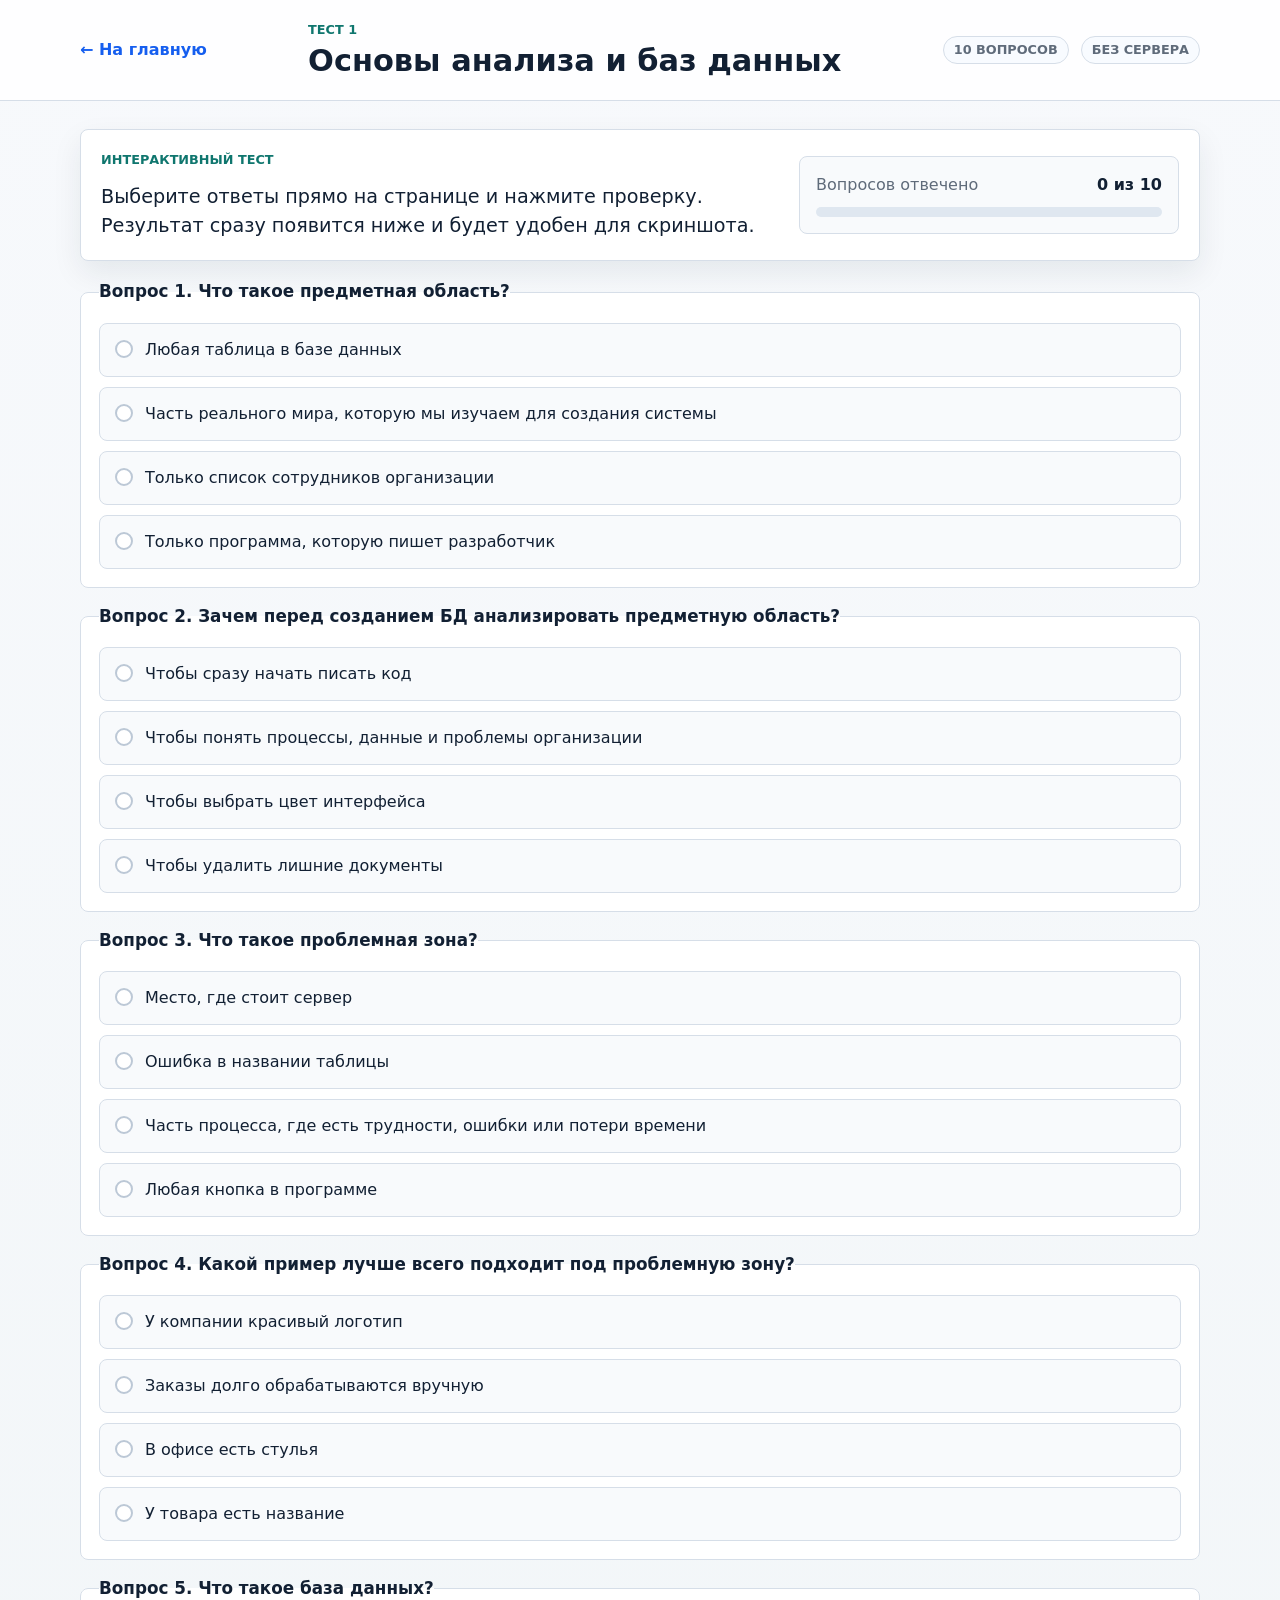
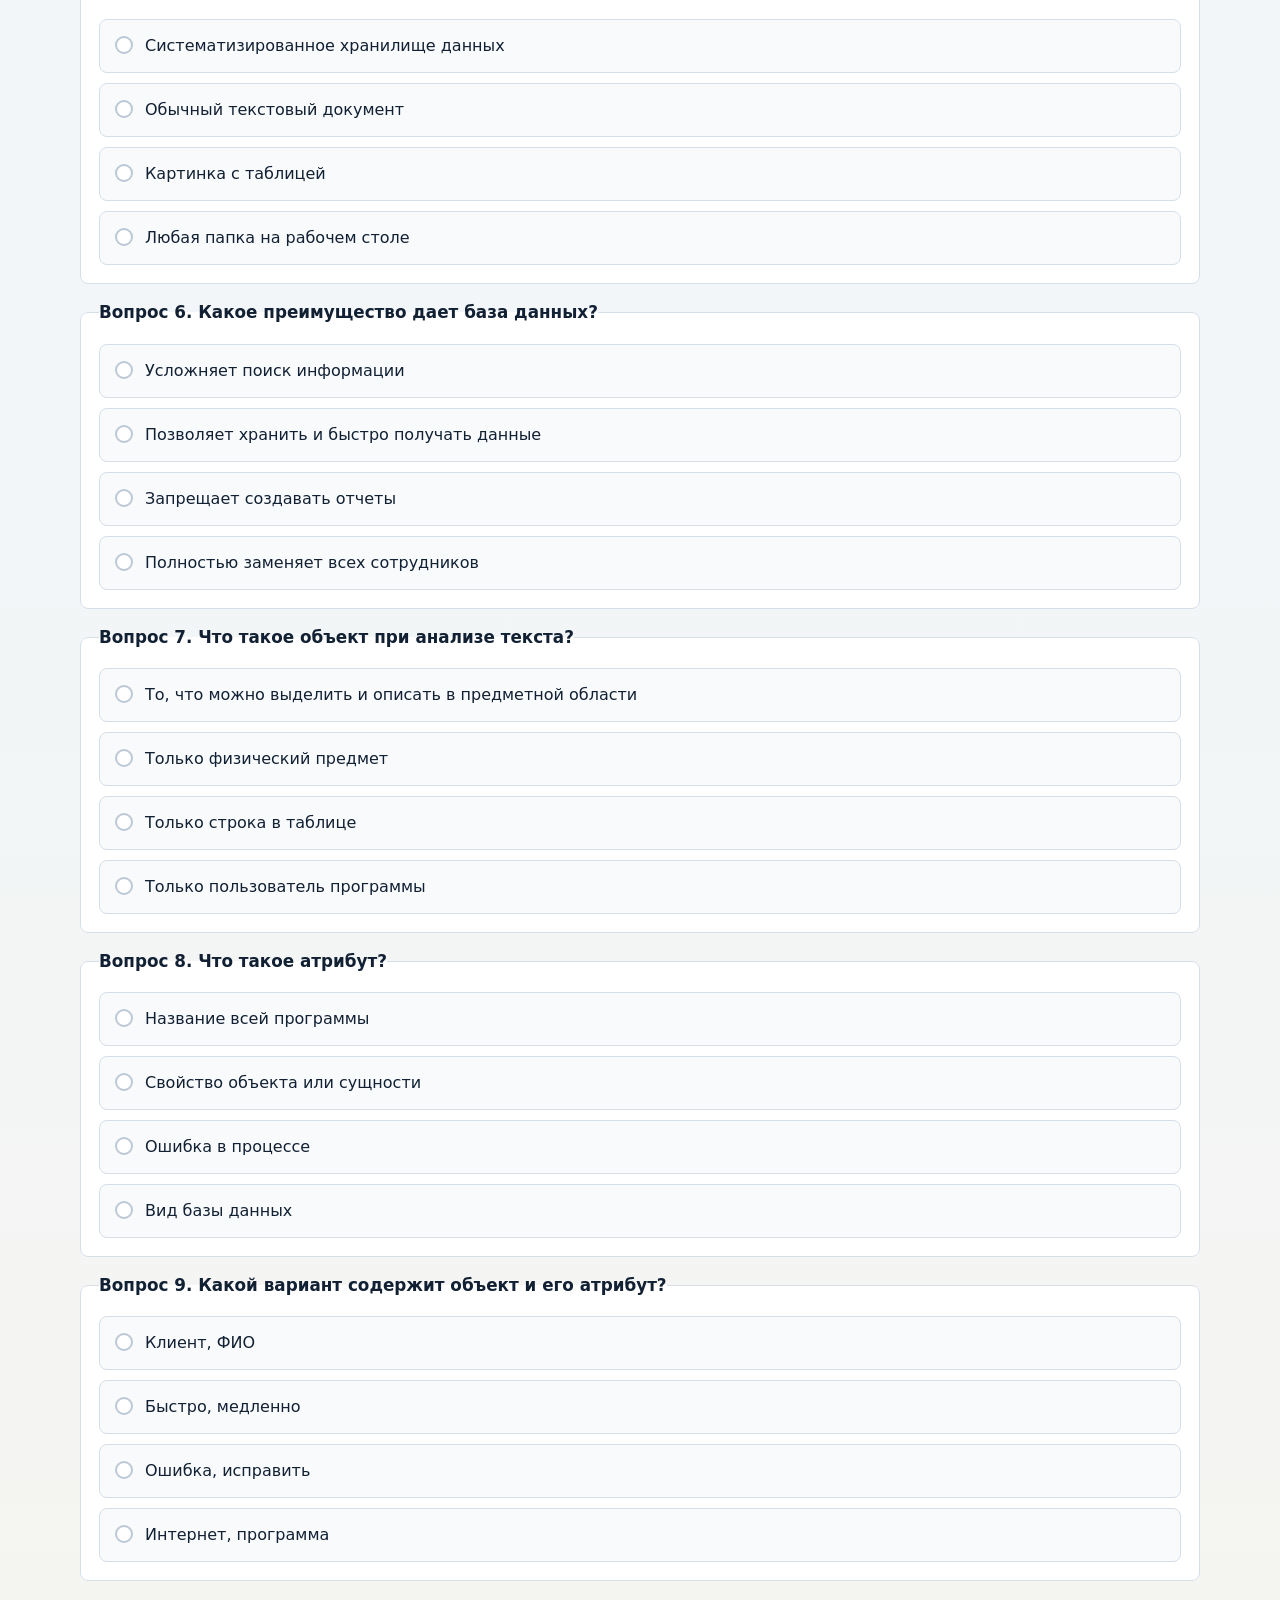
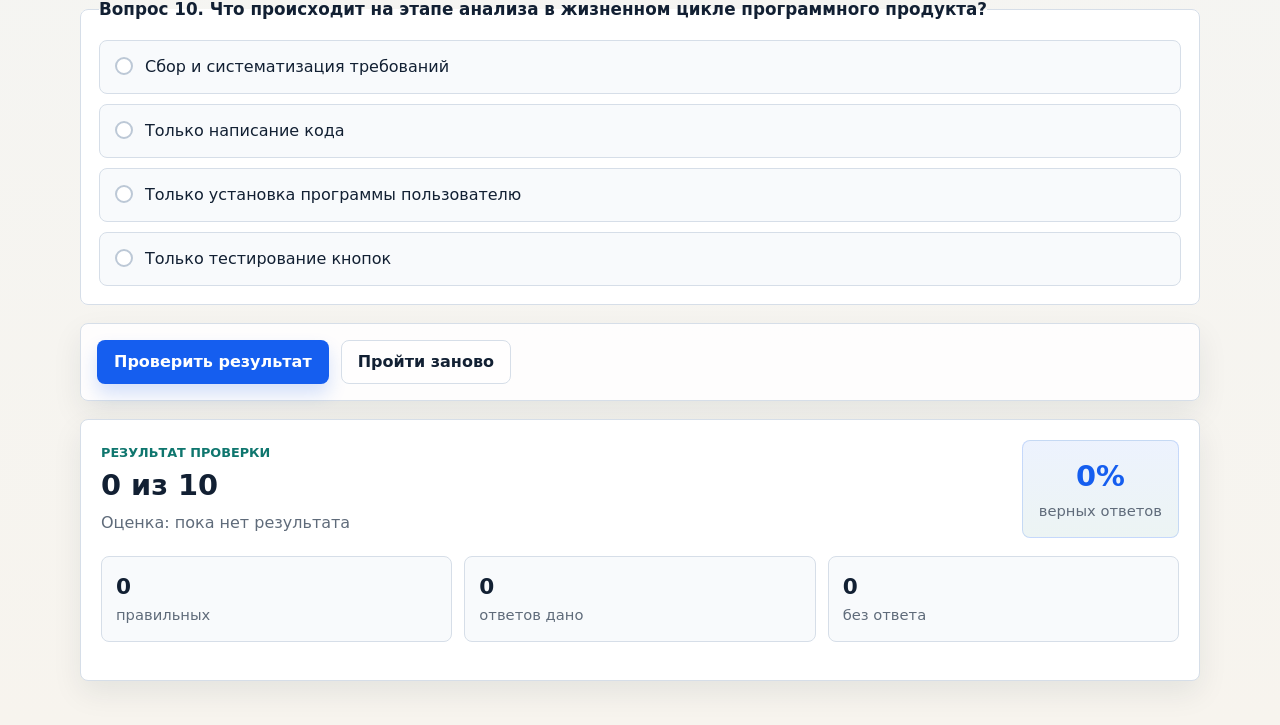
==== tests/db-basics.html @ 52358a1b "Add BD Games static quiz and Pages setup" ====
<!doctype html>
<html lang="ru">
<head>
  <meta charset="utf-8">
  <meta name="viewport" content="width=device-width, initial-scale=1">
  <meta name="description" content="Интерактивный тест по анализу предметной области и баз данных.">
  <title>Тест 1. Основы анализа и баз данных</title>
  <link rel="stylesheet" href="../styles.css">
  <script src="./db-basics.js" defer></script>
</head>
<body>
  <div class="page">
    <header class="topbar">
      <div class="site-shell topbar__inner">
        <a class="text-link" href="../index.html">← На главную</a>
        <div class="topbar__brand">
          <p class="eyebrow">Тест 1</p>
          <h1>Основы анализа и баз данных</h1>
        </div>
        <div class="topbar__meta">
          <span class="badge">10 вопросов</span>
          <span class="badge">без сервера</span>
        </div>
      </div>
    </header>

    <main class="site-shell quiz-layout">
      <section class="panel quiz-intro">
        <div>
          <p class="eyebrow">Интерактивный тест</p>
          <p class="lead">
            Выберите ответы прямо на странице и нажмите проверку. Результат сразу появится ниже и будет удобен для скриншота.
          </p>
        </div>

        <div class="quiz-progress" aria-live="polite">
          <div class="quiz-progress__header">
            <span>Вопросов отвечено</span>
            <strong id="answered-count">0 из 10</strong>
          </div>
          <div class="progress-track" aria-hidden="true">
            <div class="progress-fill" id="progress-fill"></div>
          </div>
        </div>
      </section>

      <form id="quiz-form" class="quiz-form" novalidate>
        <div id="questions" class="question-list"></div>

        <div class="quiz-actions">
          <button type="submit" class="button button--primary">Проверить результат</button>
          <button type="button" class="button button--ghost" id="reset-button">Пройти заново</button>
        </div>
      </form>

      <section id="result-panel" class="panel result-panel" hidden aria-live="polite">
        <div class="result-head">
          <div>
            <p class="eyebrow">Результат проверки</p>
            <h2 id="result-score">0 из 10</h2>
            <p id="result-grade">Оценка: пока нет результата</p>
          </div>
          <div class="score-chip">
            <strong id="result-percent">0%</strong>
            <span>верных ответов</span>
          </div>
        </div>

        <div class="result-stats">
          <div class="stat">
            <strong id="correct-count">0</strong>
            <span>правильных</span>
          </div>
          <div class="stat">
            <strong id="answered-summary">0</strong>
            <span>ответов дано</span>
          </div>
          <div class="stat">
            <strong id="missed-count">0</strong>
            <span>без ответа</span>
          </div>
        </div>

        <div id="review-list" class="review-list"></div>
      </section>
    </main>
  </div>
</body>
</html>
---- styles.css ----
:root {
  color-scheme: light;
  --bg: #f4f7fb;
  --bg-soft: #eef4f6;
  --surface: #ffffff;
  --surface-soft: #f8fafc;
  --text: #122033;
  --muted: #5f6b7a;
  --border: #d6dee8;
  --border-strong: #bcc8d6;
  --primary: #155eef;
  --primary-strong: #0f4ccf;
  --accent: #0f766e;
  --warm: #c2410c;
  --success: #166534;
  --danger: #b42318;
  --shadow: 0 12px 30px rgba(18, 32, 51, 0.08);
  --radius: 8px;
}

* {
  box-sizing: border-box;
}

html {
  scroll-behavior: smooth;
}

body {
  margin: 0;
  font-family: system-ui, -apple-system, "Segoe UI", Roboto, Arial, sans-serif;
  line-height: 1.5;
  color: var(--text);
  background: linear-gradient(180deg, #f7f9fc 0%, #f2f6f8 52%, #f7f4ee 100%);
}

img,
svg {
  max-width: 100%;
  display: block;
}

a {
  color: inherit;
  text-decoration: none;
}

code {
  font-family: ui-monospace, SFMono-Regular, Consolas, "Liberation Mono", monospace;
  font-size: 0.95em;
}

h1,
h2,
h3,
p,
ul {
  margin: 0;
}

fieldset {
  margin: 0;
  padding: 0;
  border: 0;
  min-inline-size: 0;
}

h1,
h2,
h3 {
  line-height: 1.2;
  overflow-wrap: anywhere;
}

.page {
  min-height: 100vh;
}

.site-shell {
  width: min(1120px, calc(100% - 32px));
  margin: 0 auto;
}

.topbar {
  border-bottom: 1px solid var(--border);
  background: rgba(255, 255, 255, 0.9);
}

.topbar__inner {
  display: flex;
  align-items: center;
  justify-content: space-between;
  gap: 16px;
  padding: 20px 0;
}

.topbar__brand {
  min-width: 0;
}

.topbar__meta {
  display: flex;
  align-items: center;
  justify-content: flex-end;
  gap: 12px;
  flex-wrap: wrap;
}

.topbar h1 {
  font-size: clamp(1.9rem, 2vw, 2.4rem);
  margin-top: 4px;
}

.hero-band {
  padding: 28px 0 12px;
}

.hero-grid {
  display: grid;
  grid-template-columns: minmax(0, 1.25fr) minmax(280px, 0.75fr);
  gap: 20px;
  align-items: stretch;
}

.hero-copy {
  padding: 24px 0;
}

.eyebrow {
  font-size: 0.8rem;
  font-weight: 700;
  letter-spacing: 0;
  text-transform: uppercase;
  color: var(--accent);
}

.lead {
  margin-top: 14px;
  font-size: clamp(1.15rem, 1.2rem, 1.2rem);
  max-width: 58ch;
}

.body-copy {
  margin-top: 12px;
  color: var(--muted);
  max-width: 64ch;
}

.hero-actions {
  display: flex;
  flex-wrap: wrap;
  gap: 12px;
  align-items: center;
  margin-top: 20px;
}

.meta-chip {
  display: inline-flex;
  align-items: center;
  min-height: 40px;
  padding: 0 14px;
  border: 1px solid var(--border);
  border-radius: 999px;
  background: rgba(255, 255, 255, 0.75);
  color: var(--muted);
  font-size: 0.95rem;
}

.panel {
  background: var(--surface);
  border: 1px solid var(--border);
  border-radius: var(--radius);
  box-shadow: var(--shadow);
}

.hero-panel {
  padding: 24px;
  align-self: center;
}

.hero-panel h2 {
  font-size: 1.2rem;
}

.feature-list {
  margin-top: 12px;
  padding-left: 20px;
  color: var(--muted);
}

.feature-list li + li {
  margin-top: 8px;
}

.content-section {
  padding: 28px 0 12px;
}

.content-section--muted {
  margin-top: 18px;
  padding: 28px 0 44px;
  background: rgba(255, 255, 255, 0.3);
  border-top: 1px solid rgba(214, 222, 232, 0.9);
}

.section-header {
  display: grid;
  gap: 8px;
  margin-bottom: 16px;
}

.section-header h2 {
  font-size: 1.45rem;
}

.section-header p {
  color: var(--muted);
  max-width: 72ch;
}

.test-grid {
  display: grid;
  grid-template-columns: repeat(3, minmax(0, 1fr));
  gap: 16px;
}

.test-card,
.note-panel,
.question-card,
.review-item {
  border: 1px solid var(--border);
  border-radius: var(--radius);
  background: var(--surface);
}

.test-card {
  padding: 18px;
  min-height: 180px;
  display: grid;
  gap: 14px;
}

.test-card--featured {
  border-color: rgba(21, 94, 239, 0.24);
  box-shadow: 0 16px 34px rgba(21, 94, 239, 0.08);
}

.test-card--placeholder {
  background: linear-gradient(180deg, #ffffff 0%, #fbfcfe 100%);
  border-style: dashed;
}

.test-card__header,
.test-card__footer {
  display: flex;
  align-items: center;
  justify-content: space-between;
  gap: 12px;
}

.test-card h3 {
  font-size: 1.1rem;
}

.test-card p {
  color: var(--muted);
}

.test-card__footer {
  align-self: end;
  color: var(--muted);
  font-size: 0.95rem;
}

.text-link {
  color: var(--primary);
  font-weight: 600;
}

.text-link:hover {
  color: var(--primary-strong);
}

.badge {
  display: inline-flex;
  align-items: center;
  min-height: 28px;
  padding: 0 10px;
  border-radius: 999px;
  border: 1px solid var(--border);
  background: #f8fbff;
  color: var(--muted);
  font-size: 0.8rem;
  font-weight: 700;
  text-transform: uppercase;
}

.badge--primary {
  border-color: rgba(21, 94, 239, 0.25);
  color: var(--primary);
  background: rgba(21, 94, 239, 0.08);
}

.note-grid {
  display: grid;
  grid-template-columns: repeat(2, minmax(0, 1fr));
  gap: 16px;
}

.note-panel {
  padding: 18px;
}

.note-panel h3 {
  font-size: 1.05rem;
}

.note-panel p {
  margin-top: 10px;
  color: var(--muted);
}

.button {
  display: inline-flex;
  align-items: center;
  justify-content: center;
  min-height: 44px;
  padding: 0 16px;
  border: 1px solid transparent;
  border-radius: var(--radius);
  font: inherit;
  font-weight: 700;
  text-align: center;
  cursor: pointer;
  transition: background-color 140ms ease, border-color 140ms ease, color 140ms ease, box-shadow 140ms ease;
}

.button:focus-visible,
.text-link:focus-visible,
.option input:focus-visible + .option-card,
.quiz-actions button:focus-visible {
  outline: 3px solid rgba(21, 94, 239, 0.26);
  outline-offset: 2px;
}

.button--primary {
  color: #fff;
  background: var(--primary);
  box-shadow: 0 10px 18px rgba(21, 94, 239, 0.18);
}

.button--primary:hover {
  background: var(--primary-strong);
}

.button--ghost {
  color: var(--text);
  background: rgba(255, 255, 255, 0.78);
  border-color: var(--border);
}

.button--ghost:hover {
  background: #fff;
  border-color: var(--border-strong);
}

.quiz-layout {
  display: grid;
  gap: 18px;
  padding: 28px 0 44px;
}

.quiz-intro {
  padding: 20px;
  display: grid;
  gap: 18px;
  grid-template-columns: minmax(0, 1fr) minmax(280px, 380px);
  align-items: center;
}

.quiz-progress {
  display: grid;
  gap: 10px;
  padding: 16px;
  border-radius: var(--radius);
  background: var(--surface-soft);
  border: 1px solid var(--border);
}

.quiz-progress__header {
  display: flex;
  align-items: baseline;
  justify-content: space-between;
  gap: 12px;
  color: var(--muted);
}

.quiz-progress__header strong {
  color: var(--text);
}

.progress-track {
  height: 10px;
  border-radius: 999px;
  background: #dfe7f0;
  overflow: hidden;
}

.progress-fill {
  height: 100%;
  width: 0%;
  border-radius: inherit;
  background: linear-gradient(90deg, var(--primary) 0%, var(--accent) 100%);
  transition: width 160ms ease;
}

.quiz-form {
  display: grid;
  gap: 18px;
}

.question-list {
  display: grid;
  gap: 16px;
}

.question-card {
  padding: 18px;
  display: grid;
  gap: 14px;
}

.question-card legend {
  padding: 0;
  font-size: 1.05rem;
  font-weight: 700;
  color: var(--text);
  overflow-wrap: anywhere;
}

.option-list {
  display: grid;
  gap: 10px;
}

.option {
  position: relative;
  display: block;
}

.option input {
  position: absolute;
  inline-size: 1px;
  block-size: 1px;
  opacity: 0;
  pointer-events: none;
}

.option-card {
  display: grid;
  grid-template-columns: 18px minmax(0, 1fr);
  gap: 12px;
  align-items: start;
  padding: 14px 14px 14px 15px;
  border: 1px solid var(--border);
  border-radius: var(--radius);
  background: var(--surface-soft);
  cursor: pointer;
  transition: border-color 140ms ease, background-color 140ms ease, box-shadow 140ms ease;
}

.option-card:hover {
  border-color: var(--border-strong);
}

.option-marker {
  width: 18px;
  height: 18px;
  border-radius: 50%;
  border: 2px solid var(--border-strong);
  margin-top: 2px;
  position: relative;
  background: #fff;
}

.option input:checked + .option-card {
  border-color: rgba(21, 94, 239, 0.5);
  background: rgba(21, 94, 239, 0.06);
  box-shadow: inset 0 0 0 1px rgba(21, 94, 239, 0.08);
}

.option input:checked + .option-card .option-marker {
  border-color: var(--primary);
}

.option input:checked + .option-card .option-marker::after {
  content: "";
  position: absolute;
  inset: 3px;
  border-radius: 50%;
  background: var(--primary);
}

.option-text {
  color: var(--text);
}

.quiz-actions {
  display: flex;
  flex-wrap: wrap;
  gap: 12px;
  padding: 16px;
  border: 1px solid var(--border);
  border-radius: var(--radius);
  background: rgba(255, 255, 255, 0.86);
  box-shadow: var(--shadow);
}

.result-panel {
  padding: 20px;
  display: grid;
  gap: 18px;
}

.result-panel.is-visible {
  display: grid;
}

.result-head {
  display: grid;
  gap: 16px;
  grid-template-columns: minmax(0, 1fr) auto;
  align-items: center;
}

.result-head h2 {
  margin-top: 6px;
  font-size: clamp(1.8rem, 2vw, 2.3rem);
}

.result-head p:last-child {
  margin-top: 8px;
  color: var(--muted);
}

.score-chip {
  min-width: 128px;
  padding: 14px 16px;
  border-radius: var(--radius);
  background: linear-gradient(180deg, rgba(21, 94, 239, 0.08), rgba(15, 118, 110, 0.08));
  border: 1px solid rgba(21, 94, 239, 0.18);
  text-align: center;
}

.score-chip strong {
  display: block;
  font-size: 1.8rem;
  color: var(--primary);
}

.score-chip span {
  color: var(--muted);
  font-size: 0.92rem;
}

.result-stats {
  display: grid;
  grid-template-columns: repeat(3, minmax(0, 1fr));
  gap: 12px;
}

.stat {
  padding: 14px;
  border: 1px solid var(--border);
  border-radius: var(--radius);
  background: var(--surface-soft);
}

.stat strong {
  display: block;
  font-size: 1.35rem;
}

.stat span {
  color: var(--muted);
  font-size: 0.92rem;
}

.review-list {
  display: grid;
  gap: 12px;
}

.review-item {
  padding: 16px;
  display: grid;
  gap: 12px;
  border-left-width: 4px;
}

.review-item--correct {
  border-left-color: rgba(22, 101, 52, 0.8);
}

.review-item--wrong {
  border-left-color: rgba(180, 35, 24, 0.8);
}

.review-head {
  display: flex;
  align-items: flex-start;
  justify-content: space-between;
  gap: 12px;
}

.review-kicker {
  font-size: 0.82rem;
  color: var(--muted);
  text-transform: uppercase;
  font-weight: 700;
}

.review-head h3 {
  margin-top: 4px;
  font-size: 1.02rem;
}

.review-status {
  flex: 0 0 auto;
  display: inline-flex;
  align-items: center;
  min-height: 30px;
  padding: 0 10px;
  border-radius: 999px;
  font-size: 0.8rem;
  font-weight: 800;
  text-transform: uppercase;
  letter-spacing: 0;
}

.review-status--correct {
  background: rgba(22, 101, 52, 0.12);
  color: var(--success);
}

.review-status--wrong {
  background: rgba(180, 35, 24, 0.12);
  color: var(--danger);
}

.review-status--blank {
  background: rgba(194, 65, 12, 0.12);
  color: var(--warm);
}

.review-answer {
  display: grid;
  gap: 4px;
}

.review-answer span {
  color: var(--muted);
  font-size: 0.84rem;
  text-transform: uppercase;
  font-weight: 700;
}

.review-answer strong {
  font-weight: 600;
}

.review-answer--correct strong {
  color: var(--success);
}

@media (max-width: 960px) {
  .hero-grid,
  .quiz-intro {
    grid-template-columns: 1fr;
  }

  .test-grid,
  .result-stats {
    grid-template-columns: 1fr;
  }

  .note-grid {
    grid-template-columns: 1fr;
  }
}

@media (max-width: 640px) {
  .site-shell {
    width: min(100% - 24px, 1120px);
  }

  .topbar__inner {
    flex-direction: column;
    align-items: flex-start;
  }

  .hero-band,
  .content-section,
  .quiz-layout {
    padding-top: 22px;
  }

  .button,
  .hero-actions .meta-chip {
    width: 100%;
  }

  .hero-actions,
  .quiz-actions {
    flex-direction: column;
    align-items: stretch;
  }

  .quiz-progress__header,
  .test-card__header,
  .test-card__footer,
  .review-head,
  .result-head {
    grid-template-columns: 1fr;
    flex-direction: column;
    align-items: flex-start;
  }

  .review-status,
  .score-chip {
    width: 100%;
  }
}
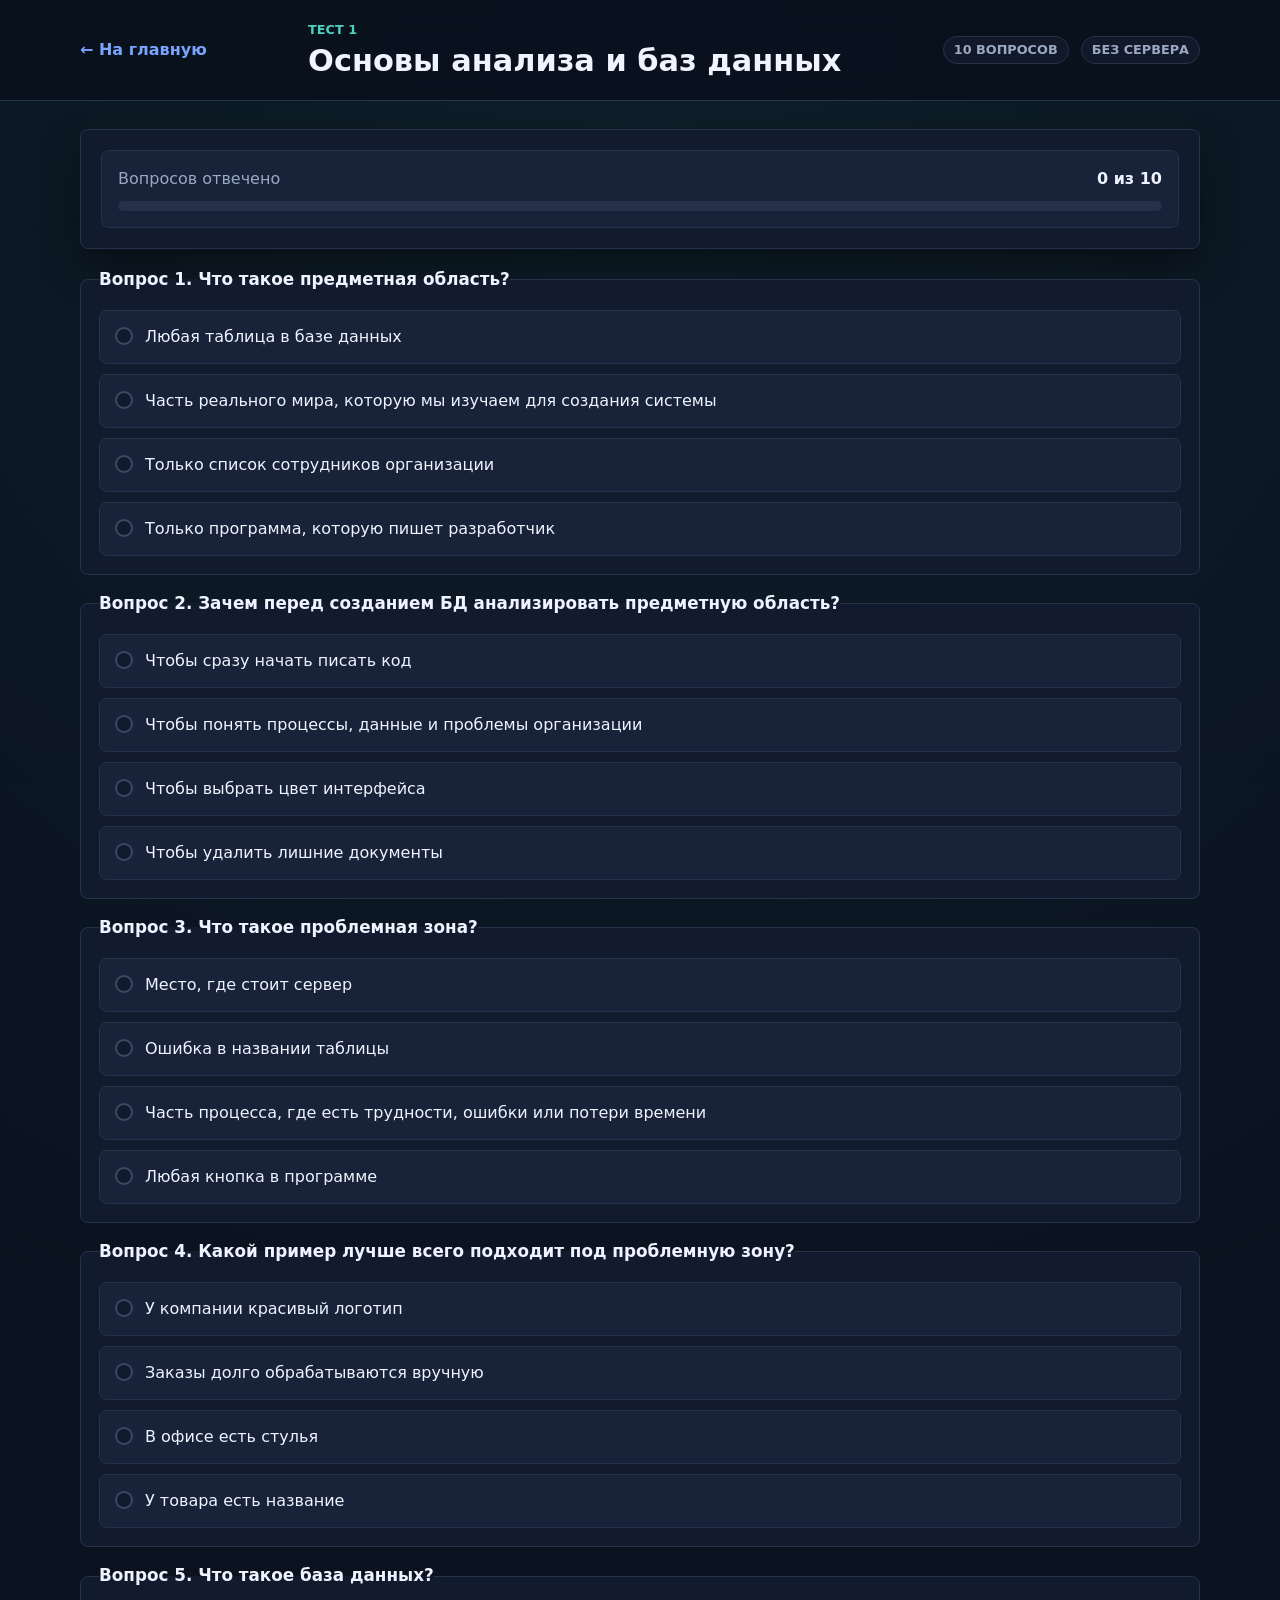
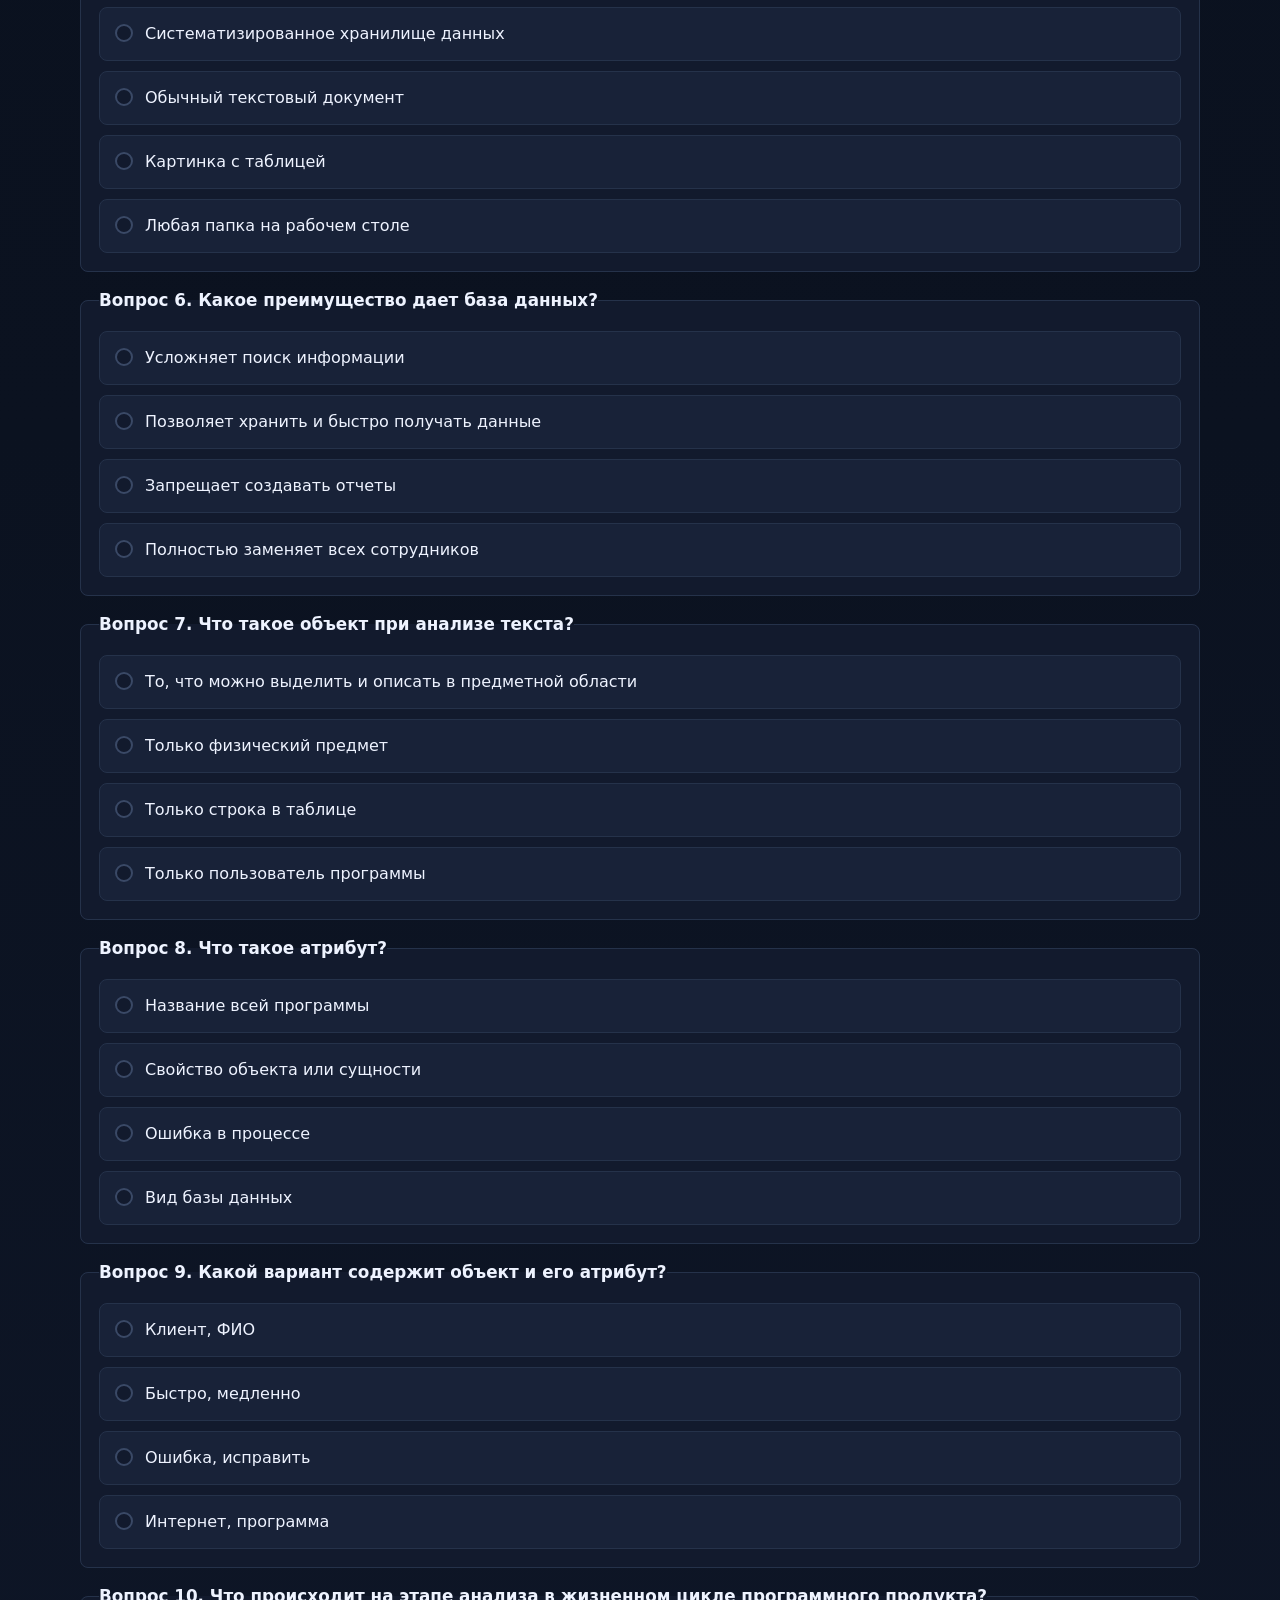
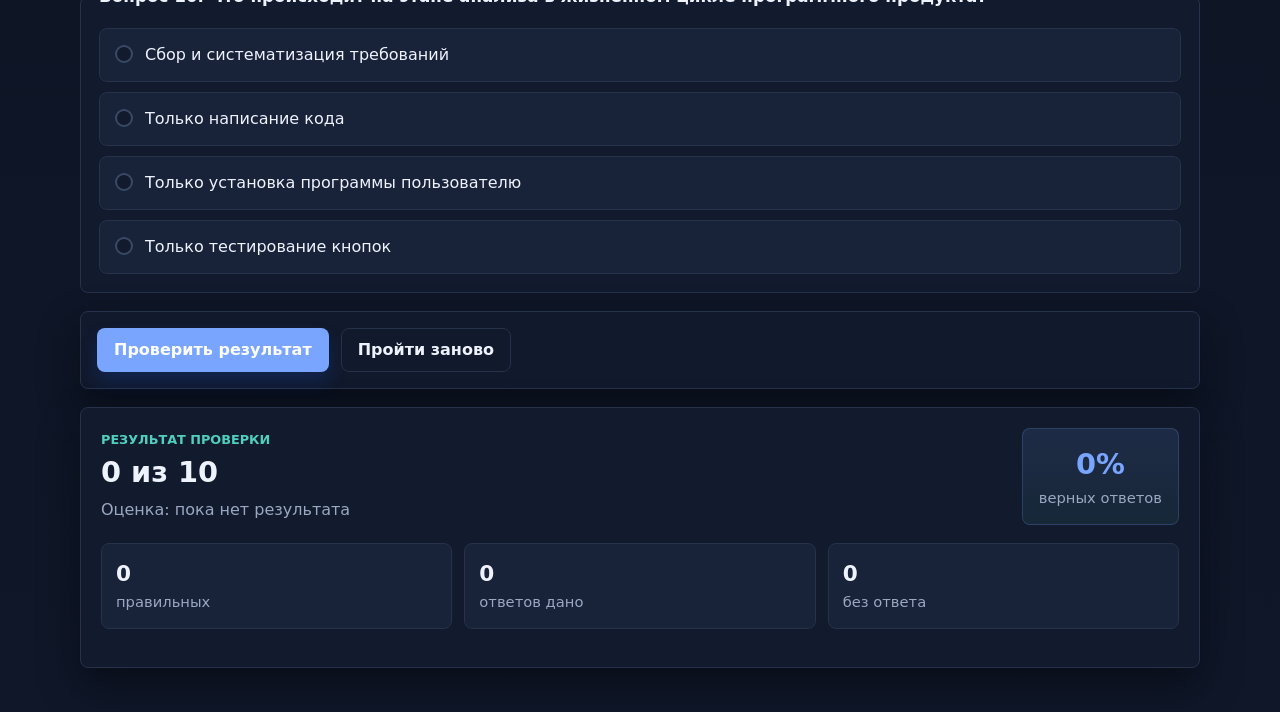
==== commit f1c7e803: "Simplify home page and add dark theme" ====
--- a/tests/db-basics.html
+++ b/tests/db-basics.html
@@ -3,7 +3,7 @@
 <head>
   <meta charset="utf-8">
   <meta name="viewport" content="width=device-width, initial-scale=1">
-  <meta name="description" content="Интерактивный тест по анализу предметной области и баз данных.">
+  <meta name="description" content="Тест 1 по основам анализа и баз данных.">
   <title>Тест 1. Основы анализа и баз данных</title>
   <link rel="stylesheet" href="../styles.css">
   <script src="./db-basics.js" defer></script>
@@ -26,13 +26,6 @@
 
     <main class="site-shell quiz-layout">
       <section class="panel quiz-intro">
-        <div>
-          <p class="eyebrow">Интерактивный тест</p>
-          <p class="lead">
-            Выберите ответы прямо на странице и нажмите проверку. Результат сразу появится ниже и будет удобен для скриншота.
-          </p>
-        </div>
-
         <div class="quiz-progress" aria-live="polite">
           <div class="quiz-progress__header">
             <span>Вопросов отвечено</span>
--- a/styles.css
+++ b/styles.css
@@ -1,20 +1,20 @@
 :root {
-  color-scheme: light;
-  --bg: #f4f7fb;
-  --bg-soft: #eef4f6;
-  --surface: #ffffff;
-  --surface-soft: #f8fafc;
-  --text: #122033;
-  --muted: #5f6b7a;
-  --border: #d6dee8;
-  --border-strong: #bcc8d6;
-  --primary: #155eef;
-  --primary-strong: #0f4ccf;
-  --accent: #0f766e;
-  --warm: #c2410c;
-  --success: #166534;
-  --danger: #b42318;
-  --shadow: 0 12px 30px rgba(18, 32, 51, 0.08);
+  color-scheme: dark;
+  --bg: #0b1020;
+  --bg-soft: #12192b;
+  --surface: #121a2d;
+  --surface-soft: #182238;
+  --text: #eef3ff;
+  --muted: #9aa8c2;
+  --border: #25324a;
+  --border-strong: #3a4966;
+  --primary: #79a5ff;
+  --primary-strong: #5f8ef8;
+  --accent: #4fd0bf;
+  --warm: #f0a468;
+  --success: #7dd48f;
+  --danger: #ff7c71;
+  --shadow: 0 18px 42px rgba(0, 0, 0, 0.42);
   --radius: 8px;
 }
 
@@ -31,7 +31,9 @@
   font-family: system-ui, -apple-system, "Segoe UI", Roboto, Arial, sans-serif;
   line-height: 1.5;
   color: var(--text);
-  background: linear-gradient(180deg, #f7f9fc 0%, #f2f6f8 52%, #f7f4ee 100%);
+  background:
+    radial-gradient(circle at top, rgba(79, 208, 191, 0.08), transparent 38%),
+    linear-gradient(180deg, #09101d 0%, #0b1220 52%, #0f1729 100%);
 }
 
 img,
@@ -81,9 +83,52 @@
   margin: 0 auto;
 }
 
+.home-shell {
+  display: grid;
+  align-content: start;
+  gap: 16px;
+  padding: 32px 0 44px;
+}
+
+.home-header h1 {
+  font-size: clamp(2rem, 2.2vw, 2.8rem);
+}
+
+.home-tests {
+  list-style: none;
+  margin: 0;
+  padding: 0;
+  display: grid;
+  gap: 12px;
+  max-width: 48rem;
+}
+
+.home-tests__item {
+  margin: 0;
+}
+
+.home-tests__link {
+  display: block;
+  padding: 16px 18px;
+  min-height: 56px;
+  border: 1px solid var(--border);
+  border-radius: var(--radius);
+  background: var(--surface);
+  color: var(--text);
+  font-weight: 700;
+  box-shadow: var(--shadow);
+}
+
+.home-tests__link:hover {
+  border-color: var(--border-strong);
+  background: var(--surface-soft);
+  color: var(--primary);
+}
+
 .topbar {
   border-bottom: 1px solid var(--border);
-  background: rgba(255, 255, 255, 0.9);
+  background: rgba(10, 16, 29, 0.88);
+  backdrop-filter: blur(14px);
 }
 
 .topbar__inner {
@@ -161,7 +206,7 @@
   padding: 0 14px;
   border: 1px solid var(--border);
   border-radius: 999px;
-  background: rgba(255, 255, 255, 0.75);
+  background: rgba(18, 26, 45, 0.9);
   color: var(--muted);
   font-size: 0.95rem;
 }
@@ -199,8 +244,8 @@
 .content-section--muted {
   margin-top: 18px;
   padding: 28px 0 44px;
-  background: rgba(255, 255, 255, 0.3);
-  border-top: 1px solid rgba(214, 222, 232, 0.9);
+  background: rgba(9, 16, 29, 0.4);
+  border-top: 1px solid var(--border);
 }
 
 .section-header {
@@ -246,7 +291,7 @@
 }
 
 .test-card--placeholder {
-  background: linear-gradient(180deg, #ffffff 0%, #fbfcfe 100%);
+  background: linear-gradient(180deg, #131b2d 0%, #10182a 100%);
   border-style: dashed;
 }
 
@@ -288,7 +333,7 @@
   padding: 0 10px;
   border-radius: 999px;
   border: 1px solid var(--border);
-  background: #f8fbff;
+  background: rgba(18, 26, 45, 0.9);
   color: var(--muted);
   font-size: 0.8rem;
   font-weight: 700;
@@ -296,9 +341,9 @@
 }
 
 .badge--primary {
-  border-color: rgba(21, 94, 239, 0.25);
+  border-color: rgba(121, 165, 255, 0.3);
   color: var(--primary);
-  background: rgba(21, 94, 239, 0.08);
+  background: rgba(121, 165, 255, 0.12);
 }
 
 .note-grid {
@@ -338,8 +383,9 @@
 .button:focus-visible,
 .text-link:focus-visible,
 .option input:focus-visible + .option-card,
-.quiz-actions button:focus-visible {
-  outline: 3px solid rgba(21, 94, 239, 0.26);
+.quiz-actions button:focus-visible,
+.home-tests__link:focus-visible {
+  outline: 3px solid rgba(121, 165, 255, 0.36);
   outline-offset: 2px;
 }
 
@@ -355,12 +401,12 @@
 
 .button--ghost {
   color: var(--text);
-  background: rgba(255, 255, 255, 0.78);
+  background: rgba(18, 26, 45, 0.92);
   border-color: var(--border);
 }
 
 .button--ghost:hover {
-  background: #fff;
+  background: var(--surface-soft);
   border-color: var(--border-strong);
 }
 
@@ -374,7 +420,7 @@
   padding: 20px;
   display: grid;
   gap: 18px;
-  grid-template-columns: minmax(0, 1fr) minmax(280px, 380px);
+  grid-template-columns: minmax(0, 1fr);
   align-items: center;
 }
 
@@ -402,7 +448,7 @@
 .progress-track {
   height: 10px;
   border-radius: 999px;
-  background: #dfe7f0;
+  background: #263149;
   overflow: hidden;
 }
 
@@ -480,7 +526,7 @@
   border: 2px solid var(--border-strong);
   margin-top: 2px;
   position: relative;
-  background: #fff;
+  background: var(--surface);
 }
 
 .option input:checked + .option-card {
@@ -512,7 +558,7 @@
   padding: 16px;
   border: 1px solid var(--border);
   border-radius: var(--radius);
-  background: rgba(255, 255, 255, 0.86);
+  background: rgba(18, 26, 45, 0.94);
   box-shadow: var(--shadow);
 }
 
@@ -547,8 +593,8 @@
   min-width: 128px;
   padding: 14px 16px;
   border-radius: var(--radius);
-  background: linear-gradient(180deg, rgba(21, 94, 239, 0.08), rgba(15, 118, 110, 0.08));
-  border: 1px solid rgba(21, 94, 239, 0.18);
+  background: linear-gradient(180deg, rgba(121, 165, 255, 0.12), rgba(79, 208, 191, 0.08));
+  border: 1px solid rgba(121, 165, 255, 0.2);
   text-align: center;
 }
 
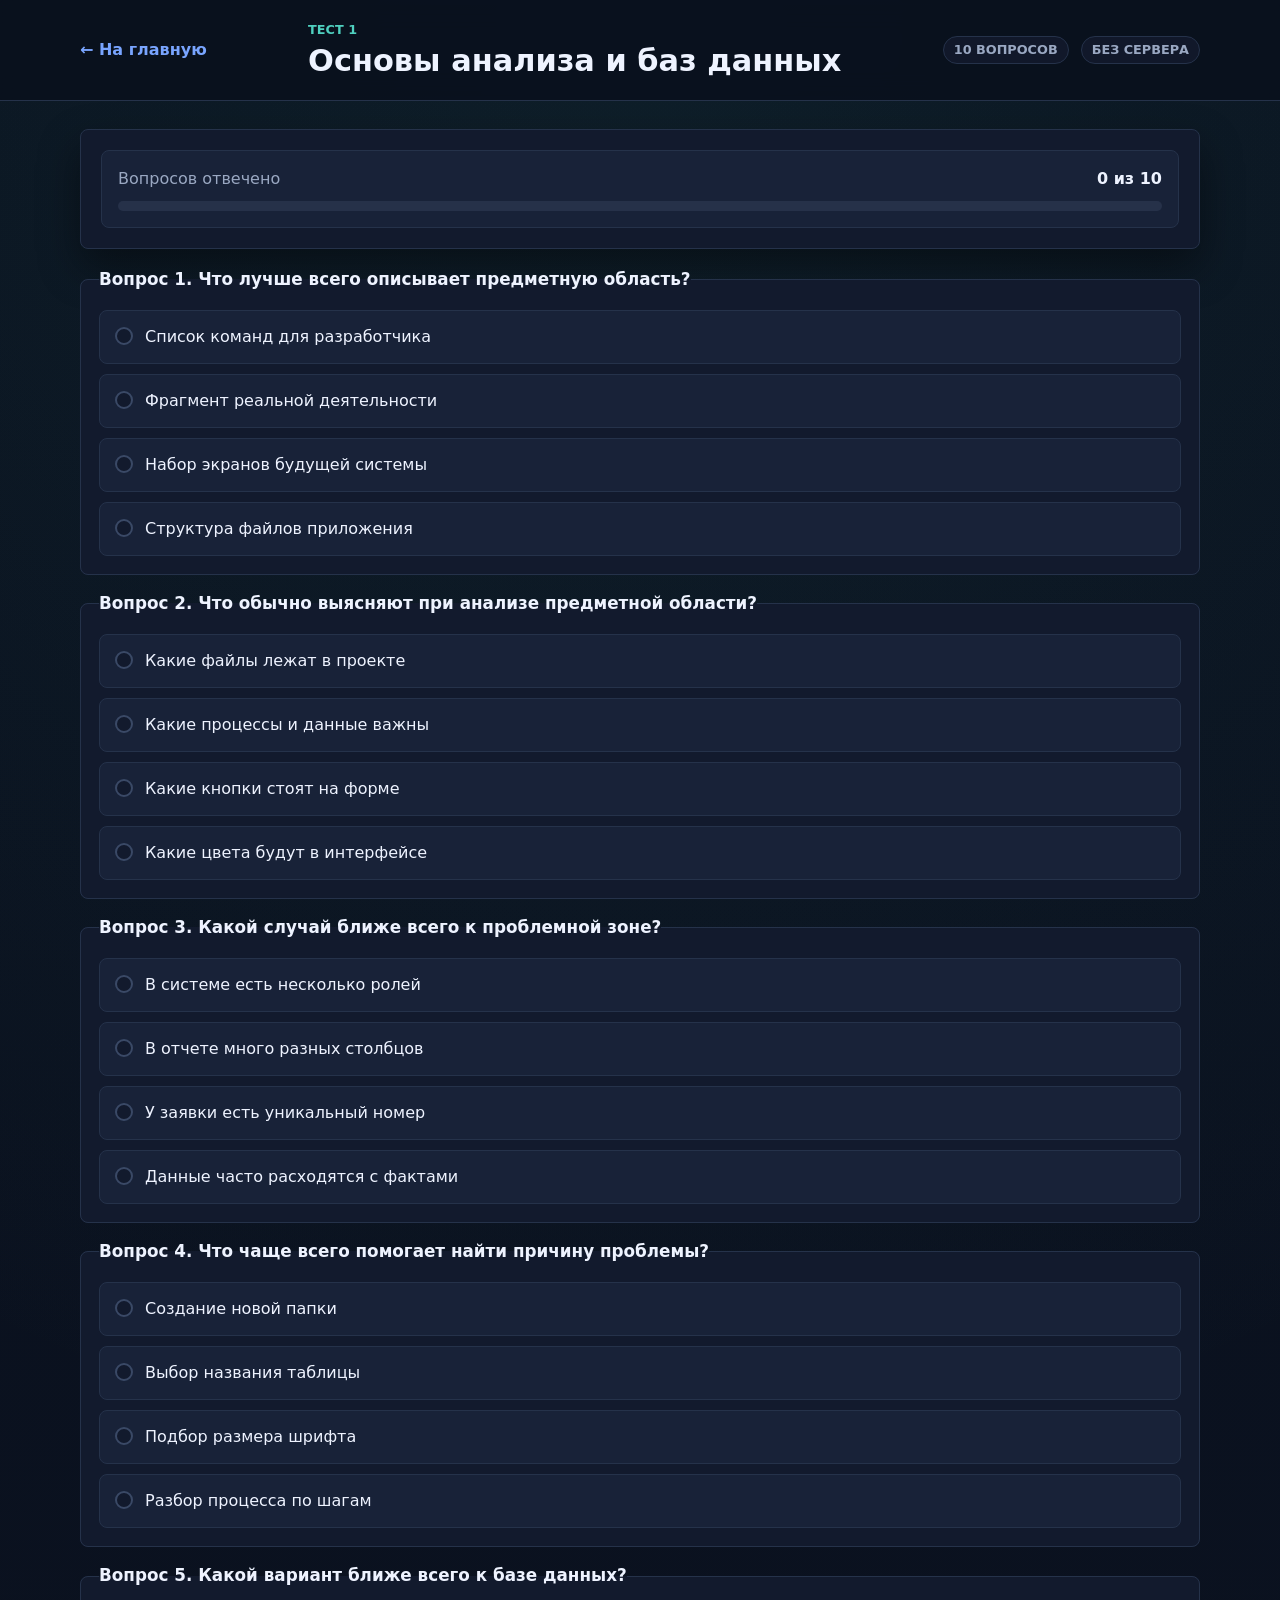
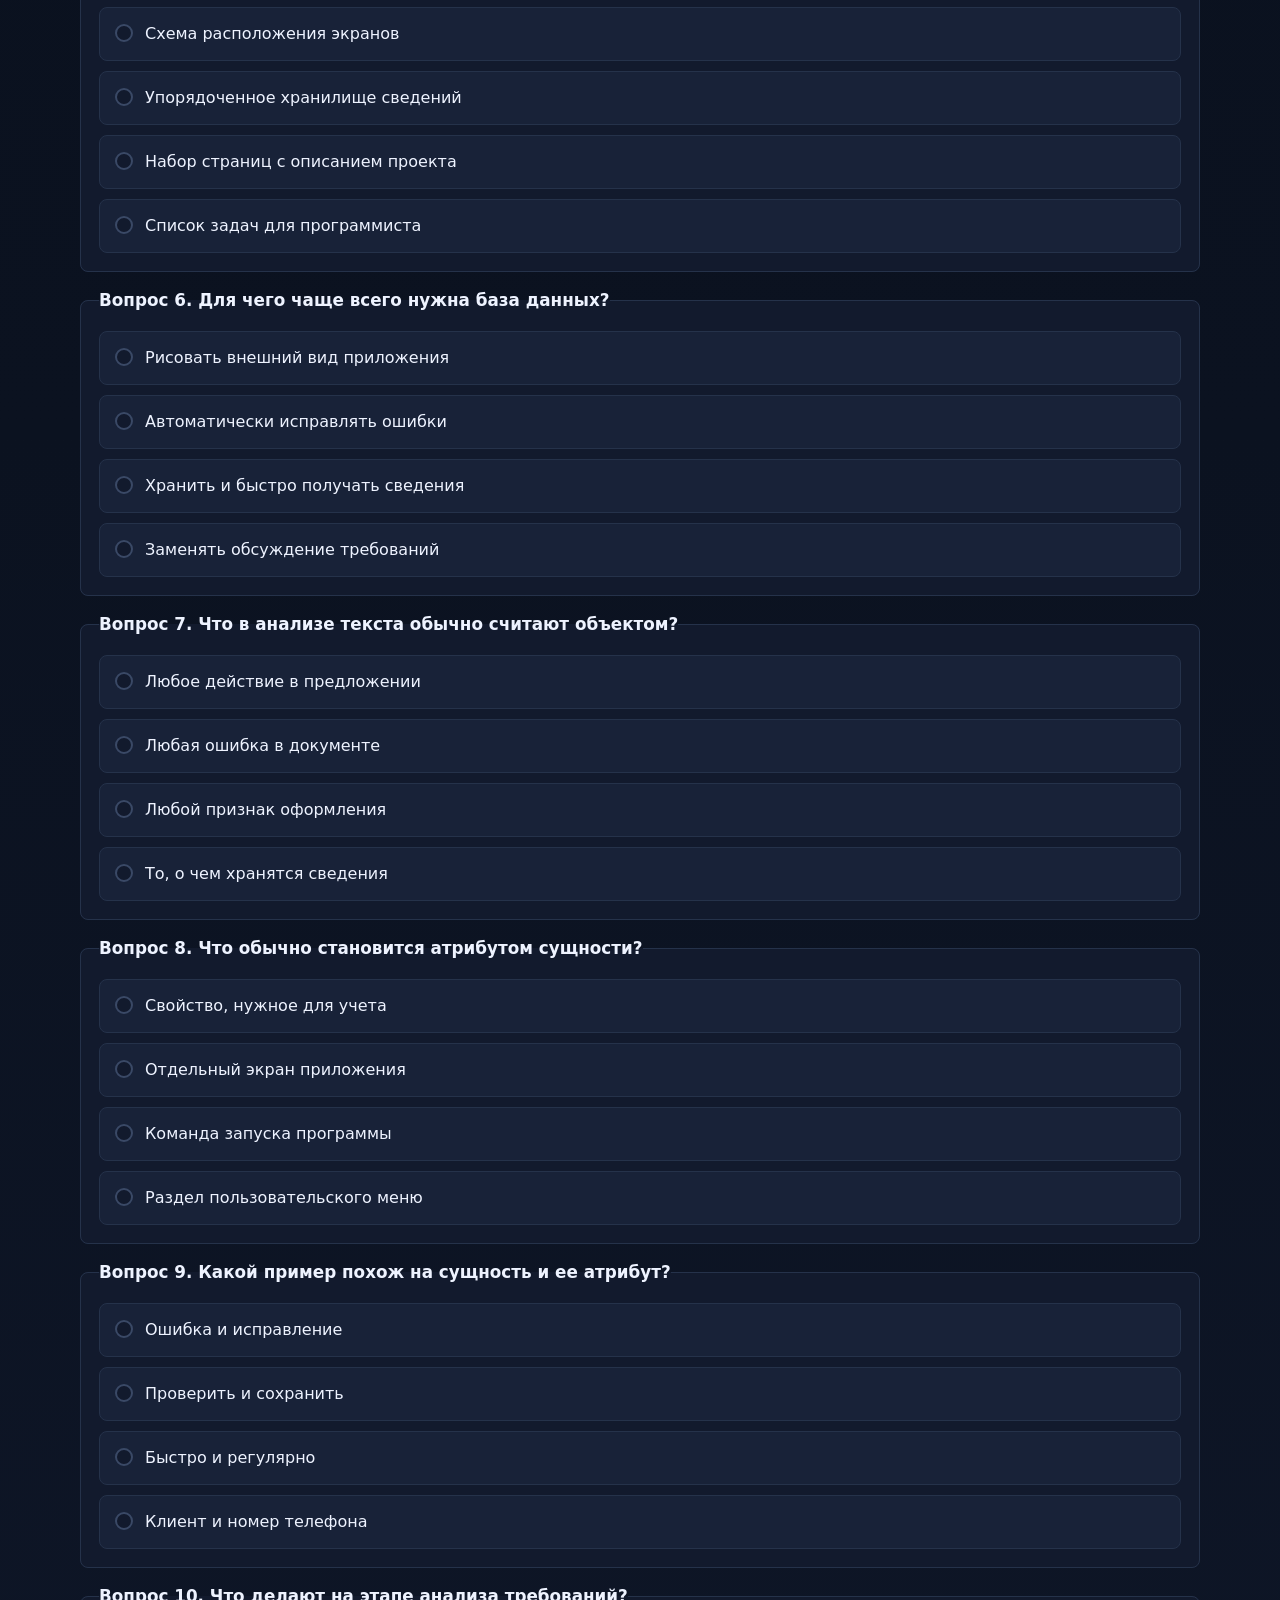
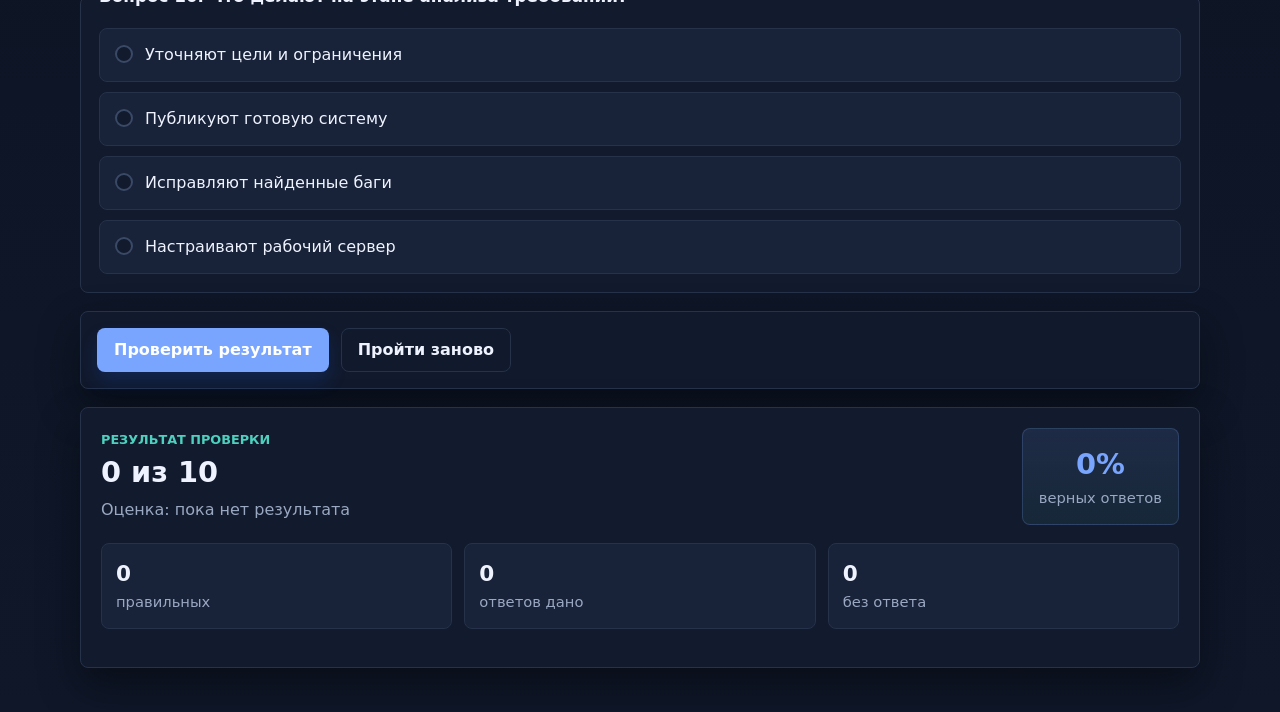
==== commit 41ac823f: "Add favicon and social preview assets" ====
--- a/tests/db-basics.html
+++ b/tests/db-basics.html
@@ -3,8 +3,24 @@
 <head>
   <meta charset="utf-8">
   <meta name="viewport" content="width=device-width, initial-scale=1">
-  <meta name="description" content="Тест 1 по основам анализа и баз данных.">
+  <meta name="description" content="Интерактивный тест BD Games">
   <title>Тест 1. Основы анализа и баз данных</title>
+  <link rel="icon" href="../assets/favicon.svg" type="image/svg+xml">
+  <link rel="icon" href="../assets/icon-192.png" type="image/png" sizes="192x192">
+  <link rel="apple-touch-icon" href="../assets/icon-192.png">
+  <meta name="theme-color" content="#0f172a">
+  <meta property="og:title" content="Тест 1. Основы анализа и баз данных">
+  <meta property="og:description" content="Интерактивный тест BD Games">
+  <meta property="og:type" content="website">
+  <meta property="og:url" content="https://kostgame.github.io/BD-games/tests/db-basics.html">
+  <meta property="og:image" content="https://kostgame.github.io/BD-games/assets/og-image.png">
+  <meta property="og:image:width" content="1200">
+  <meta property="og:image:height" content="630">
+  <meta property="og:image:alt" content="BD Games">
+  <meta name="twitter:card" content="summary_large_image">
+  <meta name="twitter:title" content="Тест 1. Основы анализа и баз данных">
+  <meta name="twitter:description" content="Интерактивный тест BD Games">
+  <meta name="twitter:image" content="https://kostgame.github.io/BD-games/assets/og-image.png">
   <link rel="stylesheet" href="../styles.css">
   <script src="./db-basics.js" defer></script>
 </head>
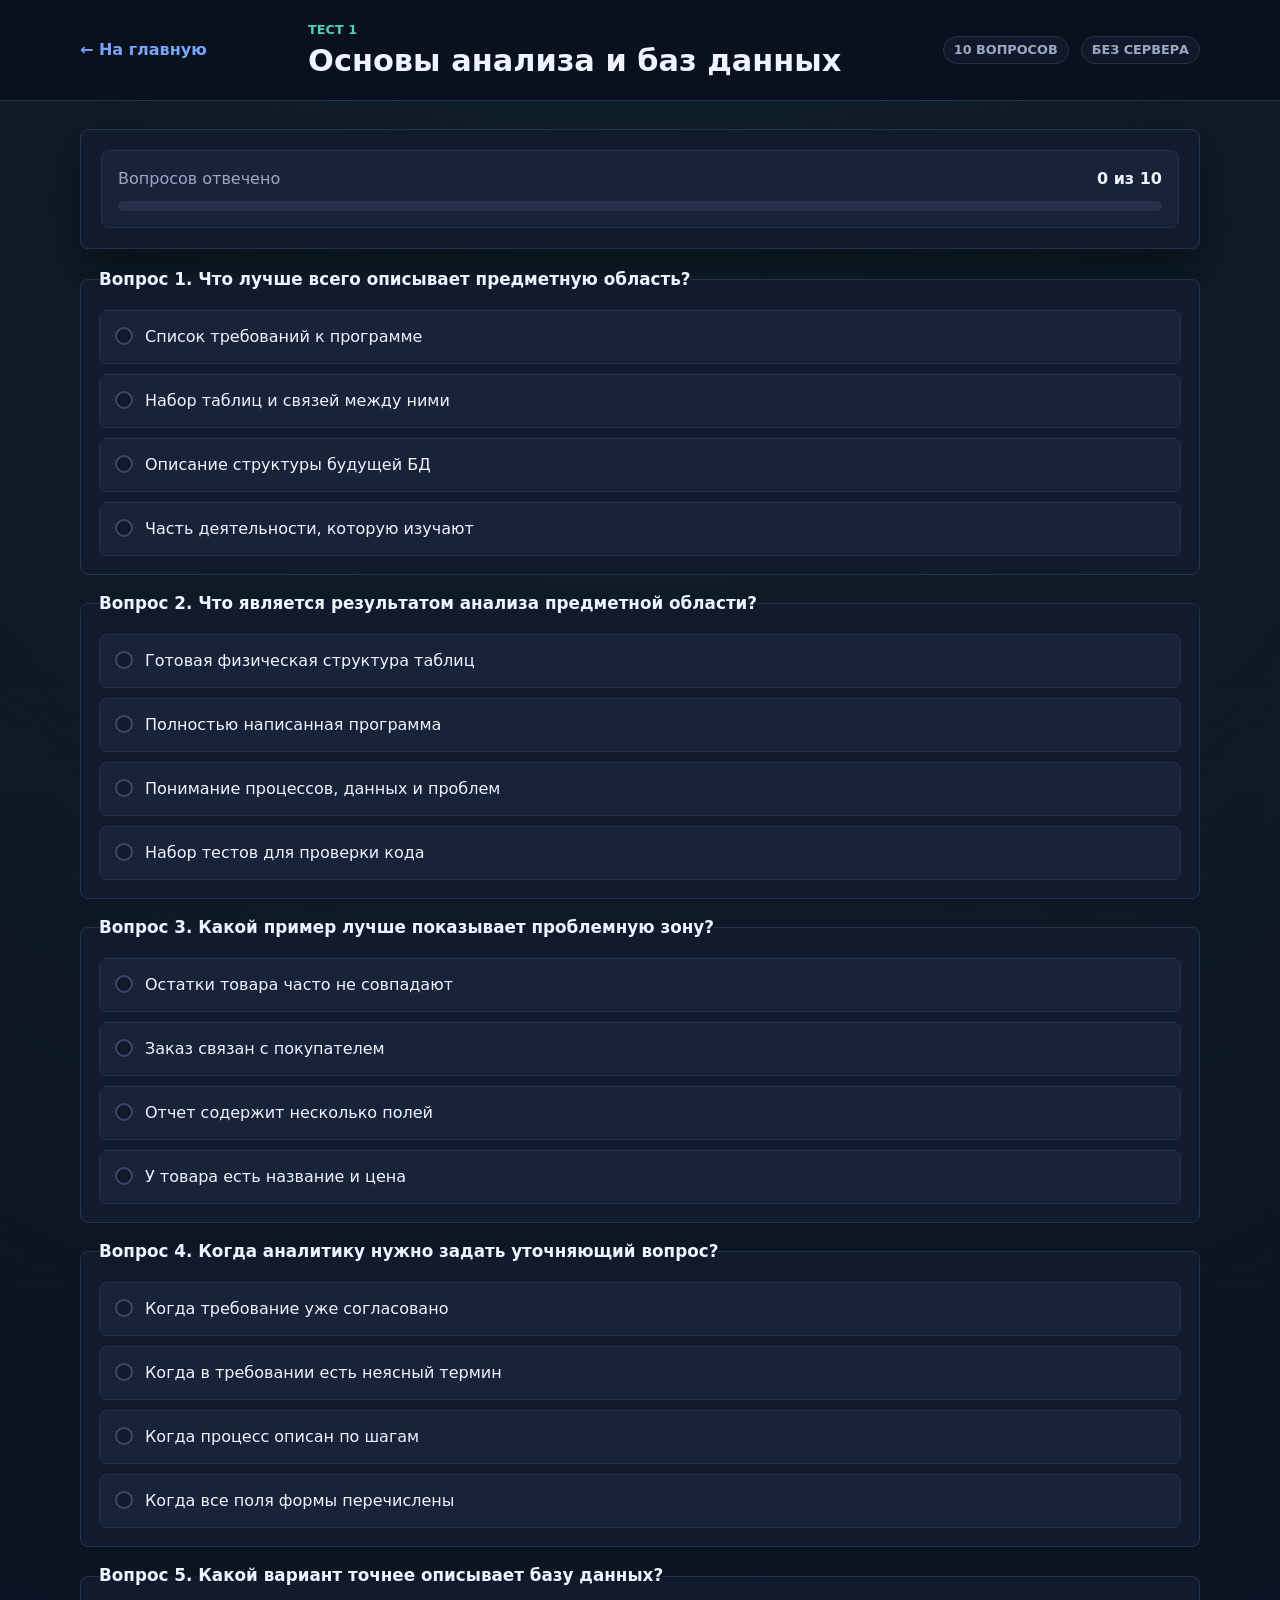
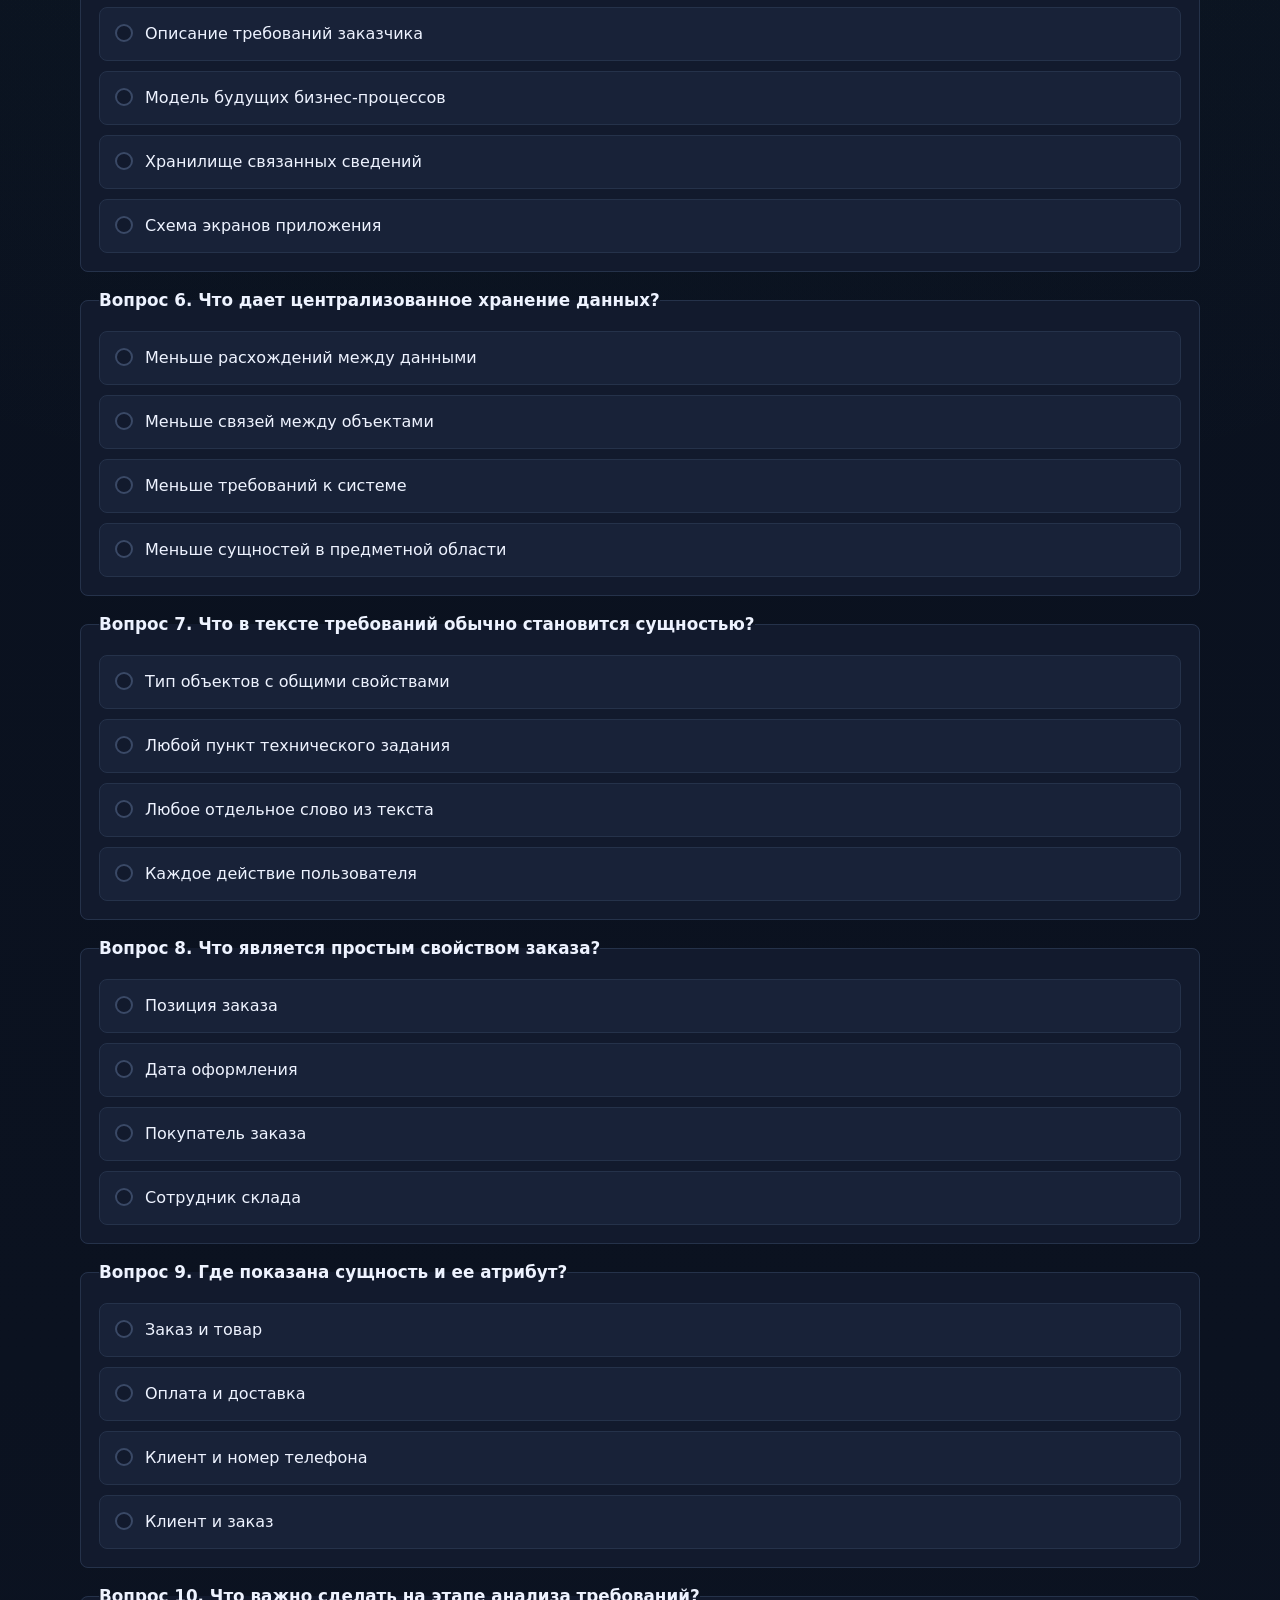
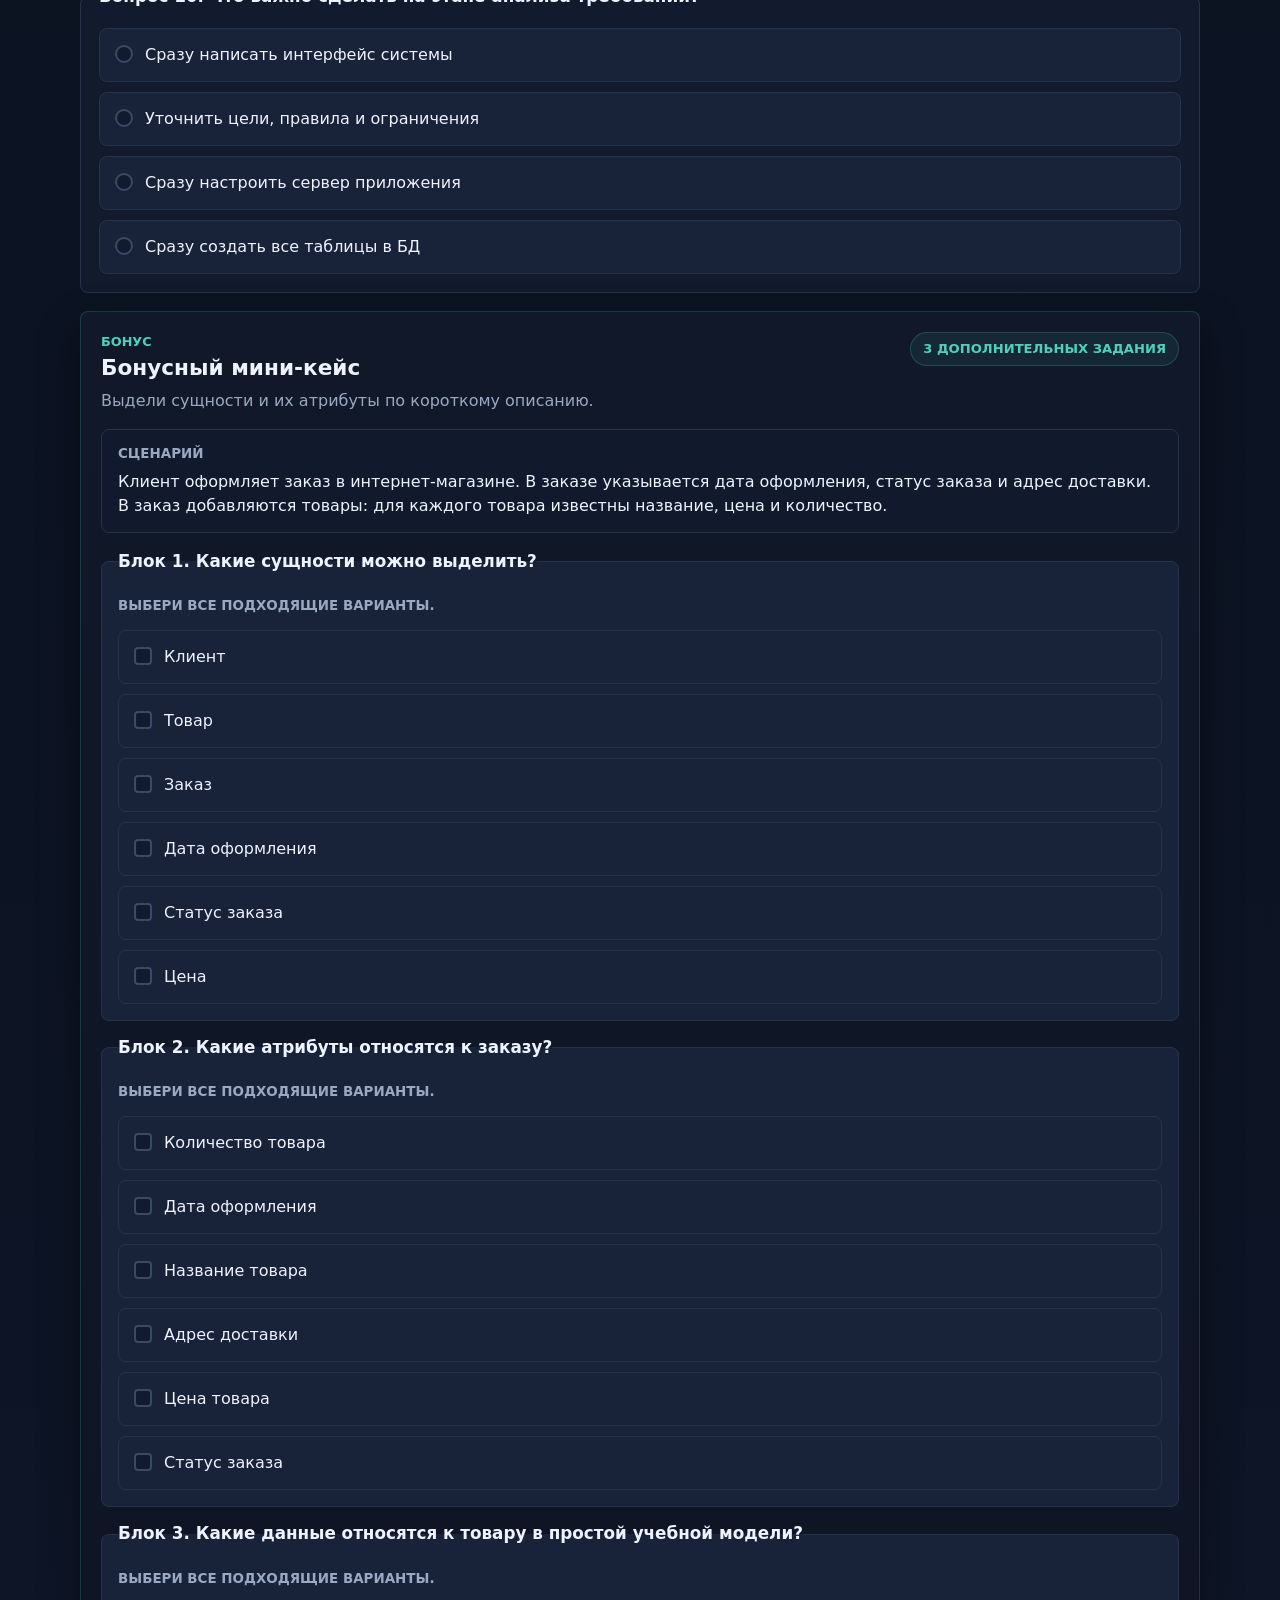
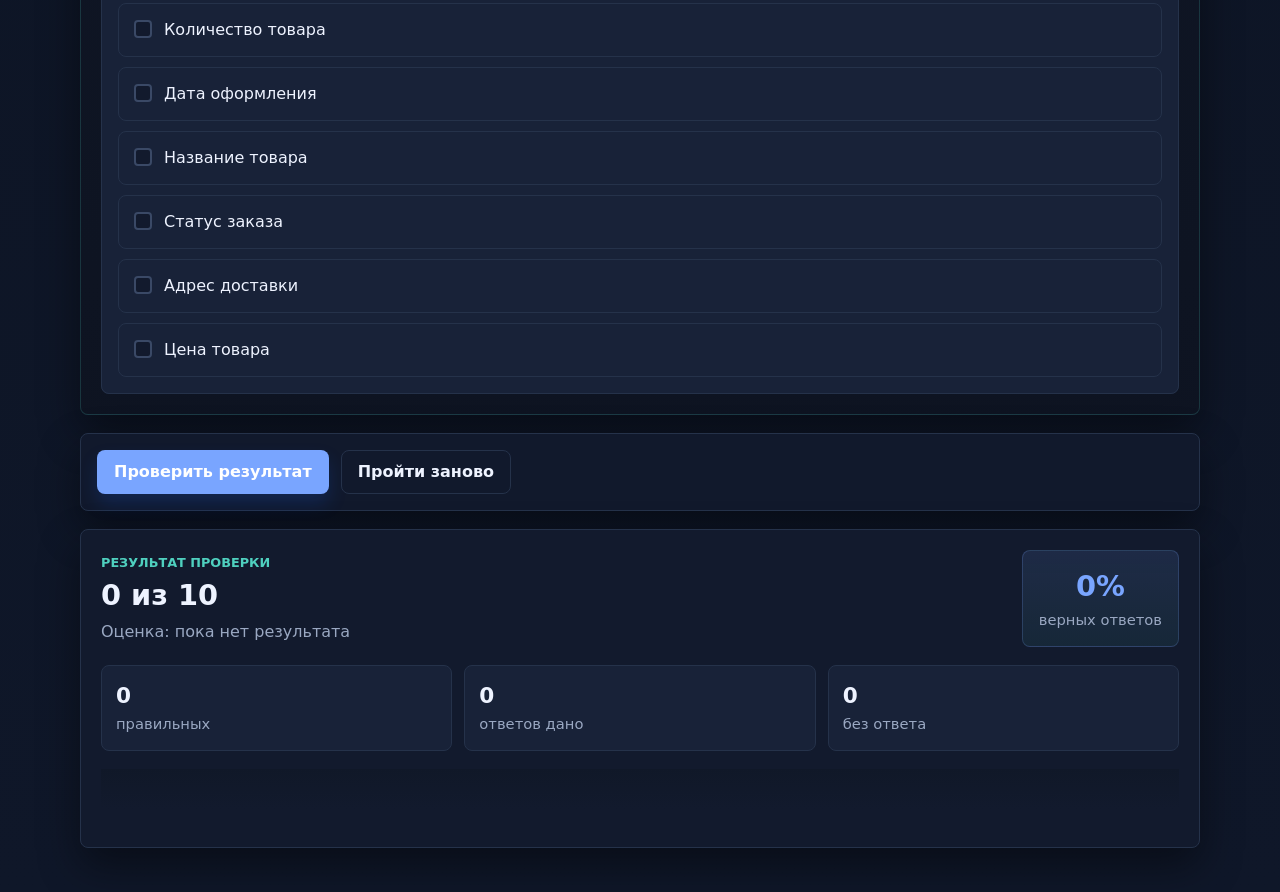
==== commit 00cbfcf0: "Add bonus mini-case for issue 8" ====
--- a/tests/db-basics.html
+++ b/tests/db-basics.html
@@ -55,6 +55,7 @@
 
       <form id="quiz-form" class="quiz-form" novalidate>
         <div id="questions" class="question-list"></div>
+        <section id="bonus-case" class="panel bonus-case" aria-labelledby="bonus-case-title"></section>
 
         <div class="quiz-actions">
           <button type="submit" class="button button--primary">Проверить результат</button>
@@ -90,6 +91,8 @@
           </div>
         </div>
 
+        <section id="bonus-result" class="bonus-result" aria-live="polite" aria-labelledby="bonus-result-title"></section>
+
         <div id="review-list" class="review-list"></div>
       </section>
     </main>
--- a/styles.css
+++ b/styles.css
@@ -562,6 +562,231 @@
   box-shadow: var(--shadow);
 }
 
+.bonus-case {
+  display: grid;
+  gap: 16px;
+  padding: 20px;
+  border-color: rgba(79, 208, 191, 0.18);
+  background: linear-gradient(180deg, rgba(17, 25, 42, 0.98), rgba(14, 20, 34, 0.98));
+}
+
+.bonus-case__head {
+  display: grid;
+  grid-template-columns: minmax(0, 1fr) auto;
+  gap: 14px;
+  align-items: start;
+}
+
+.bonus-case__head h2 {
+  margin-top: 4px;
+  font-size: 1.35rem;
+}
+
+.bonus-case__description {
+  margin-top: 8px;
+  color: var(--muted);
+}
+
+.bonus-case__summary {
+  display: inline-flex;
+  align-items: center;
+  min-height: 34px;
+  padding: 0 12px;
+  border-radius: 999px;
+  border: 1px solid rgba(79, 208, 191, 0.22);
+  background: rgba(79, 208, 191, 0.08);
+  color: var(--accent);
+  font-size: 0.82rem;
+  font-weight: 800;
+  text-transform: uppercase;
+  white-space: nowrap;
+}
+
+.bonus-case__scenario {
+  display: grid;
+  gap: 6px;
+  padding: 14px 16px;
+  border: 1px solid var(--border);
+  border-radius: var(--radius);
+  background: rgba(18, 26, 45, 0.92);
+}
+
+.bonus-case__scenario span,
+.bonus-block__hint,
+.bonus-answer-group span,
+.bonus-result__explanation span {
+  color: var(--muted);
+  font-size: 0.84rem;
+  text-transform: uppercase;
+  font-weight: 700;
+  letter-spacing: 0;
+}
+
+.bonus-case__scenario p {
+  color: var(--text);
+}
+
+.bonus-case__blocks {
+  display: grid;
+  gap: 14px;
+}
+
+.bonus-block {
+  padding: 16px;
+  background: var(--surface-soft);
+}
+
+.bonus-block__hint {
+  margin-top: 6px;
+}
+
+.option-list--checkbox .option-card--checkbox .option-marker {
+  border-radius: 4px;
+}
+
+.option input[type="checkbox"]:checked + .option-card--checkbox {
+  border-color: rgba(79, 208, 191, 0.5);
+  background: rgba(79, 208, 191, 0.08);
+  box-shadow: inset 0 0 0 1px rgba(79, 208, 191, 0.08);
+}
+
+.option input[type="checkbox"]:checked + .option-card--checkbox .option-marker {
+  border-color: var(--accent);
+}
+
+.option input[type="checkbox"]:checked + .option-card--checkbox .option-marker::after {
+  content: "";
+  position: absolute;
+  inset: 3px;
+  border-radius: 2px;
+  background: var(--accent);
+}
+
+.bonus-result {
+  display: grid;
+  gap: 16px;
+  padding: 20px;
+  border-color: rgba(79, 208, 191, 0.2);
+  background: linear-gradient(180deg, rgba(16, 24, 40, 0.98), rgba(18, 26, 45, 0.98));
+}
+
+.bonus-result__head {
+  display: grid;
+  grid-template-columns: minmax(0, 1fr) auto;
+  gap: 14px;
+  align-items: center;
+}
+
+.bonus-result__head h3 {
+  margin-top: 4px;
+  font-size: 1.2rem;
+}
+
+.bonus-result__summary {
+  margin-top: 8px;
+  color: var(--muted);
+}
+
+.bonus-score {
+  min-width: 138px;
+  padding: 14px 16px;
+  border-radius: var(--radius);
+  background: linear-gradient(180deg, rgba(79, 208, 191, 0.12), rgba(79, 208, 191, 0.06));
+  border: 1px solid rgba(79, 208, 191, 0.2);
+  text-align: center;
+}
+
+.bonus-score strong {
+  display: block;
+  font-size: 1.6rem;
+  color: var(--accent);
+}
+
+.bonus-score span {
+  color: var(--muted);
+  font-size: 0.92rem;
+}
+
+.bonus-result__stats {
+  display: grid;
+  grid-template-columns: repeat(3, minmax(0, 1fr));
+  gap: 12px;
+}
+
+.bonus-review-list {
+  display: grid;
+  gap: 12px;
+}
+
+.bonus-review-item {
+  padding: 16px;
+  display: grid;
+  gap: 12px;
+  border: 1px solid var(--border);
+  border-radius: var(--radius);
+  background: var(--surface-soft);
+  border-left-width: 4px;
+}
+
+.bonus-review-item--correct {
+  border-left-color: rgba(22, 101, 52, 0.8);
+}
+
+.bonus-review-item--wrong {
+  border-left-color: rgba(180, 35, 24, 0.8);
+}
+
+.bonus-review-item h4 {
+  margin-top: 4px;
+  font-size: 1.02rem;
+  line-height: 1.2;
+  overflow-wrap: anywhere;
+}
+
+.bonus-answer-group {
+  display: grid;
+  gap: 6px;
+}
+
+.bonus-answer-chips {
+  display: flex;
+  flex-wrap: wrap;
+  gap: 8px;
+}
+
+.bonus-chip {
+  display: inline-flex;
+  align-items: center;
+  min-height: 28px;
+  padding: 0 10px;
+  border-radius: 999px;
+  border: 1px solid var(--border);
+  background: rgba(18, 26, 45, 0.92);
+  color: var(--text);
+  font-size: 0.8rem;
+  font-weight: 700;
+}
+
+.bonus-chip--correct {
+  border-color: rgba(125, 212, 143, 0.28);
+  color: var(--success);
+  background: rgba(22, 101, 52, 0.12);
+}
+
+.bonus-chip--muted {
+  color: var(--muted);
+}
+
+.bonus-result__explanation {
+  display: grid;
+  gap: 4px;
+  padding-top: 2px;
+}
+
+.bonus-result__explanation p {
+  color: var(--text);
+}
+
 .result-panel {
   padding: 20px;
   display: grid;
@@ -719,14 +944,37 @@
   color: var(--success);
 }
 
+.review-explanation {
+  display: grid;
+  gap: 4px;
+  padding-top: 2px;
+}
+
+.review-explanation span {
+  color: var(--muted);
+  font-size: 0.84rem;
+  text-transform: uppercase;
+  font-weight: 700;
+}
+
+.review-explanation p {
+  color: var(--text);
+}
+
 @media (max-width: 960px) {
   .hero-grid,
   .quiz-intro {
     grid-template-columns: 1fr;
   }
 
+  .bonus-case__head,
+  .bonus-result__head {
+    grid-template-columns: 1fr;
+  }
+
   .test-grid,
-  .result-stats {
+  .result-stats,
+  .bonus-result__stats {
     grid-template-columns: 1fr;
   }
 
@@ -760,6 +1008,11 @@
   .quiz-actions {
     flex-direction: column;
     align-items: stretch;
+  }
+
+  .bonus-case__summary,
+  .bonus-score {
+    width: 100%;
   }
 
   .quiz-progress__header,
